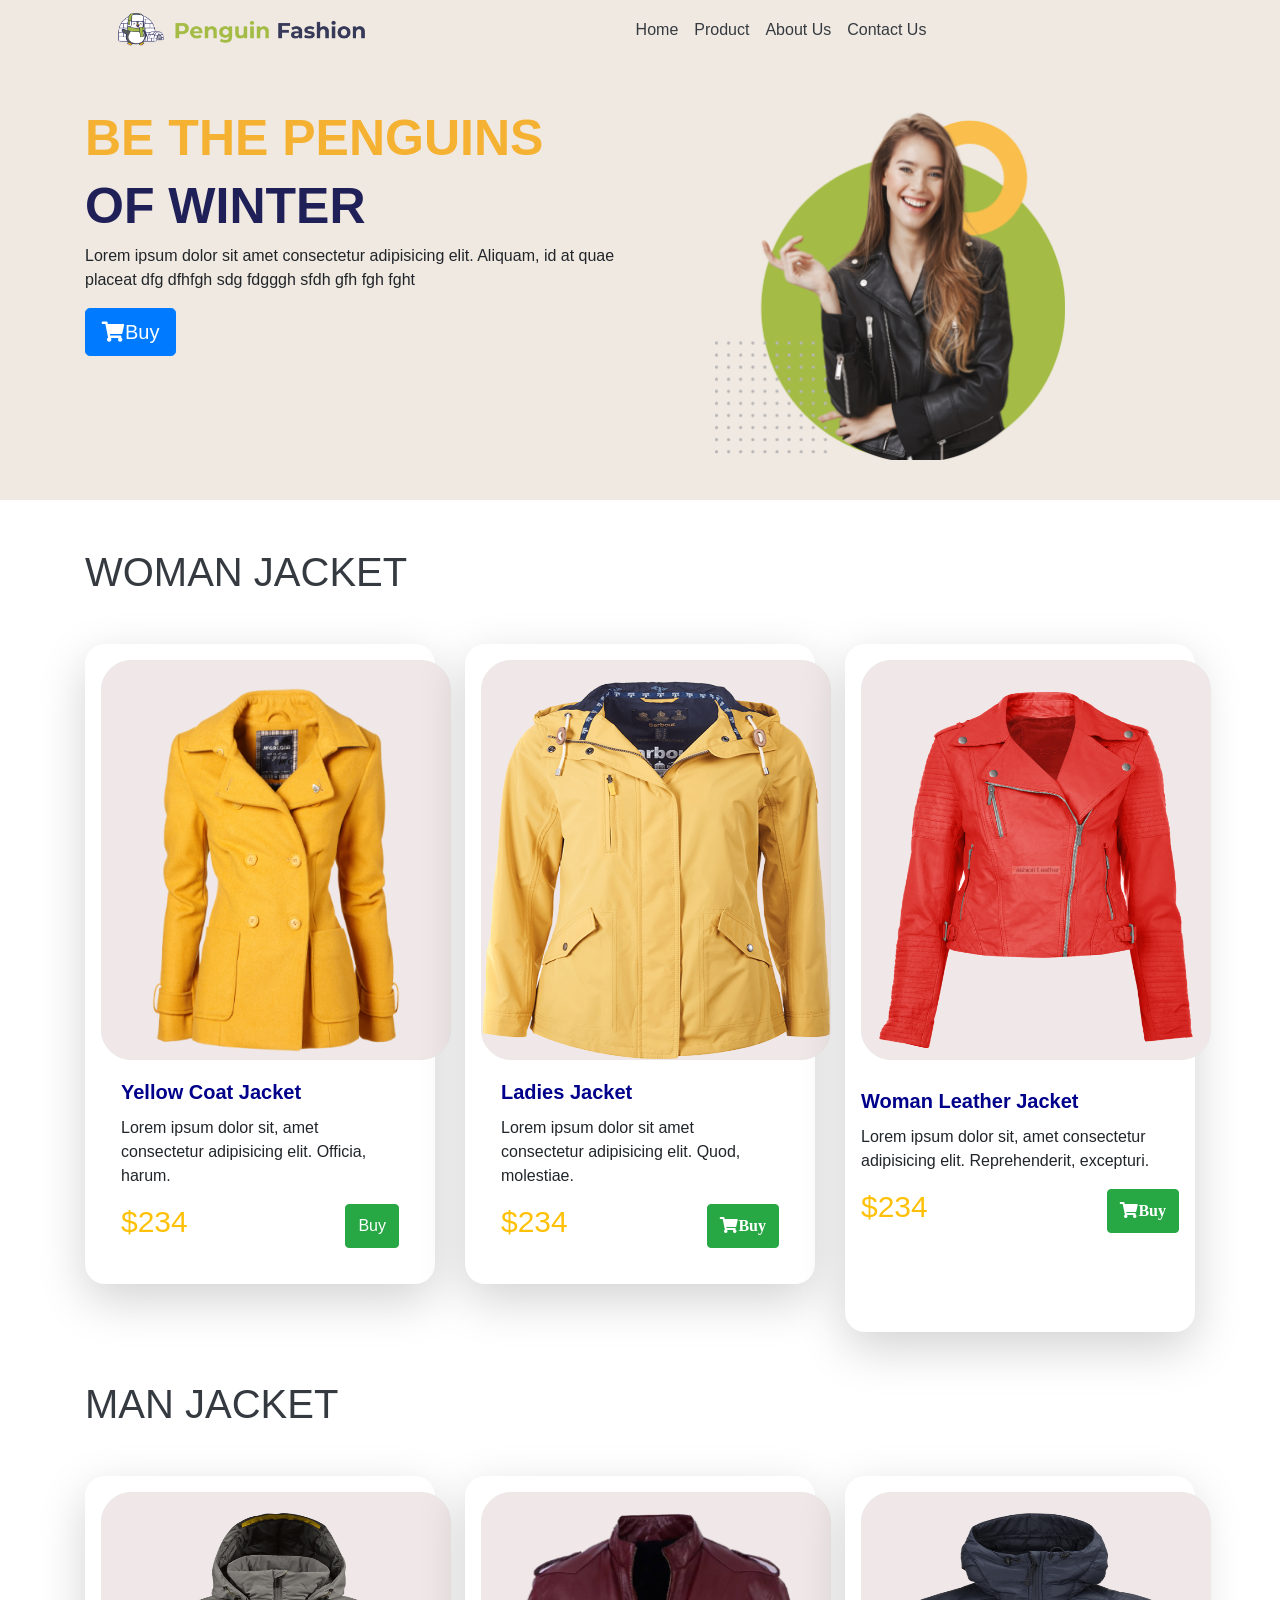
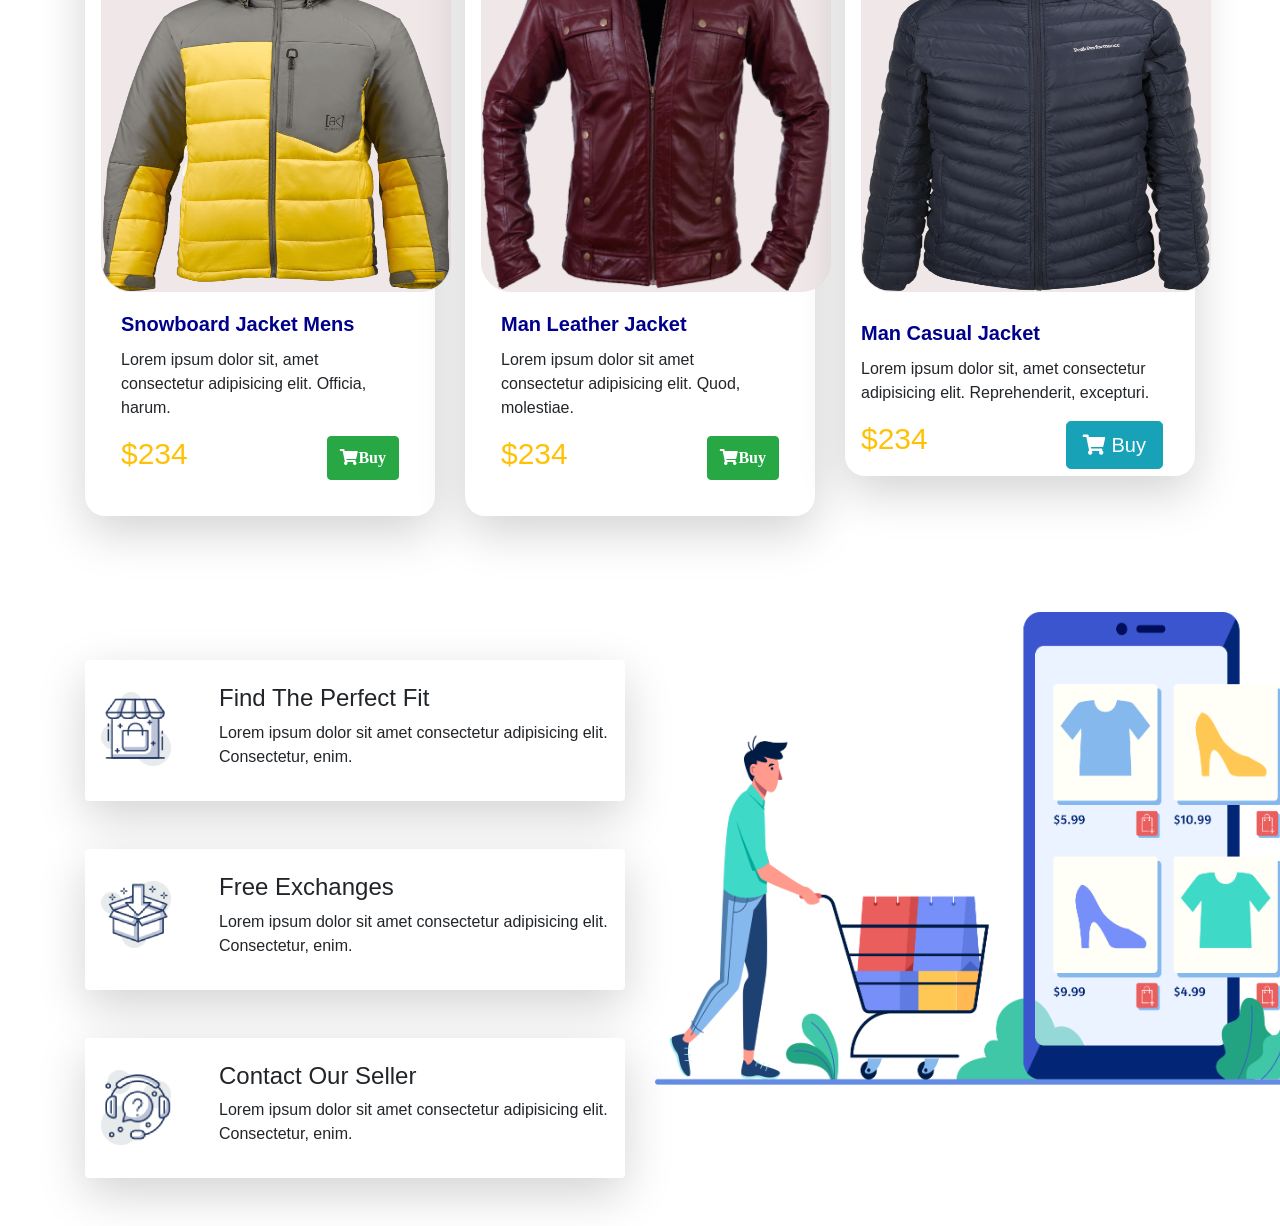
==== index.html @ abfe0957 "working" ====
<!DOCTYPE html>
<html lang="en">
<head>
    <meta charset="UTF-8">
    <meta name="viewport" content="width=device-width, initial-scale=1.0">
    <title>Punguins</title>
    <link rel="stylesheet" href="css/bootstrap.min.css">
    <link rel="preconnect" href="https://fonts.gstatic.com">
    <link rel="stylesheet" href="https://cdn.jsdelivr.net/npm/bootstrap@4.5.3/dist/css/bootstrap.min.css" integrity="sha384-TX8t27EcRE3e/ihU7zmQxVncDAy5uIKz4rEkgIXeMed4M0jlfIDPvg6uqKI2xXr2" crossorigin="anonymous">
    <link rel="stylesheet" href="https://use.fontawesome.com/releases/v5.15.1/css/all.css" integrity="sha384-vp86vTRFVJgpjF9jiIGPEEqYqlDwgyBgEF109VFjmqGmIY/Y4HV4d3Gp2irVfcrp" crossorigin="anonymous">
    <link rel="stylesheet" href="style.css">
</head>
<body>
    <header class="head-sec">
        <nav class="navbar navbar-expand-lg container ">
            <div class="container-fluid">
              <a class="navbar-brand" href="#">
                  <img class="head-img ml-3" src="images2/pg (1).png" alt="">
              </a>
              <button class="navbar-toggler" type="button" data-bs-toggle="collapse" data-bs-target="#navbarNavAltMarkup" aria-controls="navbarNavAltMarkup" aria-expanded="false" aria-label="Toggle navigation">
                <span class="navbar-toggler-icon"><i class="fas fa-align-justify"></i></span>
              </button>
              <div class="collapse navbar-collapse" id="navbarNavAltMarkup p-2">
                <div class="navbar-nav m-auto navw ">
                  <a class="nav-link text-dark " aria-current="page" href="#">Home</a>
                  <a class="nav-link text-dark" href="#">Product</a>
                  <a class="nav-link text-dark " href="#">About Us</a>
                  <a class="nav-link text-dark " href="#" >Contact Us</a>
                </div>
              </div>
            </div>
          </nav>
          <section class="container mt-5 ">
              <div class="row d-flex justify-content-center gx-3 ">
                <div class="col-lg-6 col-sm-12 ">
                  <h1 class="head-text">BE THE PENGUINS</h1>
                  <h1 class="head3">OF WINTER</h1>
                  <P>Lorem ipsum dolor sit amet consectetur adipisicing elit. Aliquam, id at quae placeat dfg dfhfgh sdg fdgggh  sfdh gfh  fgh fght </P>
                  <button class="btn btn-lg btn-primary "><i class="fas fa-shopping-cart"></i>Buy</button>
                </div>
                <div class="col-lg-6 col-sm-12">
                  <img class="head2" src="images2/bg.png" alt="">
                </div>
              </div>
          </section>
    </header>
    <main class="mt-5 section-bo">
      <h1 class="container text-dark ">WOMAN JACKET</h1>
      <section class="container mt-5 " >
        
        <div class="row row-cols-1 row-cols-md-3 g-4 ">
          <div class="col-sm-12  ">
            <div class="card h-80  card-jacket shadow-lg p-3 mb-5 bg-white ">
              <img class="card-img" src="images2/ladies.png" class="card-img-top" alt="...">
              <div class="card-body">
                <h5 class="card-title card-ti">Yellow Coat Jacket</h5>
                <p class="card-text">Lorem ipsum dolor sit, amet consectetur adipisicing elit. Officia, harum.</p>
                <div class="price d-flex justify-content-between">
                  <h3 class="text-warning text2">$234</h3>
                <button class="btn btn-success">Buy</button>
                </div>
              </div>
             
            </div>
          </div>
          <div class="col-sm-12  ">
            <div class="card h-80 card-jacket shadow-lg p-3 mb-5 bg-white ">
              <img class="card-img" src="images2/yellow.png" class="card-img-top" alt="...">
              <div class="card-body">
                <h5 class="card-title card-ti">Ladies Jacket</h5>
                <p class="card-text">Lorem ipsum dolor sit amet consectetur adipisicing elit. Quod, molestiae.</p>
                <div class="price d-flex justify-content-between">
                  <h3 class="text-warning text2">$234</h3>
                <button class="btn btn-success"><i class="fas fa-shopping-cart ">Buy</i></button>
                </div>
              </div>
              
            </div>
          </div>
          <div class="col-sm-12 ">
            <div class="card h-100 card-jacket shadow-lg p-3 mb-5 bg-white ">
              <img class="card-img"  src="images2/image 15.png" class="card-img-top" alt="...">
                <h5 class="card-title card-ti last">Woman Leather Jacket</h5>
                <p class="card-text">Lorem ipsum dolor sit, amet consectetur adipisicing elit. Reprehenderit, excepturi.</p>
                <div class="price d-flex justify-content-between">
                  <h3 class="text-warning text2">$234</h3>
                <button class="btn btn-success"><i class="fas fa-shopping-cart ">Buy</i></button>
                </div>
              </div>
             
              </div>
            </div>
          </div>
        </div>
      </section>
      <h1 class="container text-dark mt-5">MAN JACKET</h1>
      <section class="container mt-5 " >
        
        <div class="row row-cols-1 row-cols-md-3 g-4 ">
          <div class="col-sm-12  ">
            <div class="card h-80 card-jacket shadow-lg p-3 mb-5 bg-white ">
              <img class="card-img" src="images2/image 11.png" class="card-img-top" alt="...">
              <div class="card-body">
                <h5 class="card-title card-ti">Snowboard Jacket Mens</h5>
                <p class="card-text">Lorem ipsum dolor sit, amet consectetur adipisicing elit. Officia, harum.</p>
                <div class="price d-flex justify-content-between">
                  <h3 class="text-warning text2">$234</h3>
                <button class="btn btn-success "><i class="fas fa-shopping-cart ">Buy</i></button>
                </div>
              </div>
             
            </div>
          </div>
          <div class="col-sm-12  ">
            <div class="card h-80 card-jacket shadow-lg p-3 mb-5 bg-white ">
              <img class="card-img" src="images2/vippng 1.png" class="card-img-top" alt="...">
              <div class="card-body">
                <h5 class="card-title card-ti">Man Leather Jacket</h5>
                <p class="card-text">Lorem ipsum dolor sit amet consectetur adipisicing elit. Quod, molestiae.</p>
                <div class="price d-flex justify-content-between">
                  <h3 class="text-warning text2">$234</h3>
                <button class="btn btn-success"><i class="fas fa-shopping-cart ">Buy</i></button>
                </div>
              </div>
              
            </div>
          </div>
          <div class="col-sm-12 ">
            <div  class="card   card-jacket shadow-lg p-3 mb-5 bg-white card-work ">
              <img class="card-img"  src="images2/toppng 1.png" class="card-img-top" alt="...">
                <h5  class="card-title card-ti last">Man Casual Jacket</h5>
                <p class="card-text">Lorem ipsum dolor sit, amet consectetur adipisicing elit. Reprehenderit, excepturi.</p>
                <div class="price d-flex justify-content-between">
                  <h3 class="text-warning text2">$234</h3>
                  <button class="btn btn-lg btn-info mr-3 text-white"> <i class="fas fa-shopping-cart  "></i> Buy </button>
                </div>
              </div>
             
              </div>
            </div>
          </div>
        </div>
      </section>
      <section class="mt-5 container">
        <div class="row">
          <div class="col-6 ">
           <div class="media  p-2 mt-5 shadow-lg p-3 mb-5 bg-white rounded ">
               <img style="width: 70px;" class="mr-5 mt-3" src="images2/pg (4).png" alt="">
               <div class="media-body">
                   <h4 class="mt-2">Find The Perfect Fit</h4>
                   <p>Lorem ipsum dolor sit amet consectetur adipisicing elit. Consectetur, enim.</p>
               </div>
           </div>
           <div class="media  p-2 mt-5 shadow-lg p-3 mb-5 bg-white rounded ">
               <img style="width: 70px;" class="mr-5 mt-3" src="images2/pg (5).png" alt="">
               <div class="media-body">
                   <h4 class="mt-2">Free Exchanges</h4>
                   <p>Lorem ipsum dolor sit amet consectetur adipisicing elit. Consectetur, enim.</p>
               </div>
           </div>
           <div class="media  p-2 mt-5 shadow-lg p-3 mb-5 bg-white rounded">
               <img style="width: 70px;" class="mr-5 mt-3" src="images2/pg (6).png" alt="">
               <div class="media-body">
                   <h4 class="mt-2">Contact Our Seller</h4>
                   <p>Lorem ipsum dolor sit amet consectetur adipisicing elit. Consectetur, enim.</p>
               </div>
           </div>
          </div>
          <div class="col-6 ">
           <img style="width: 800px;" src="images2/pg (8).png" alt="">
          </div>
      </div>
      </section>
    </main>


    





    <script src="css/bootstrap.bundle.min.js"></script>
</body>
</html>
---- style.css ----
body{
    font-family: 'Roboto', sans-serif;
}
.head-img{
    width: 250px;
    
}
.head2{
    width: 350px;
    margin-left: 60px;
}
.head-sec{
    background-color: rgb(240, 233, 225);
    height: 500px;
}
.card-img{
   padding-top: 20px;
    width: 350px;
    height: 400px;
    margin: 0 auto;
    border: 1px solid rgb(238, 231, 231);
    background-color: rgb(240, 232, 232);
    border-radius: 30px;
}
.text2{
    font-size: 30px;
}
.section-bo{
    border: none;
}
.card-jacket{
    border: 0;
    border-radius: 20px;
}
.head-text{
    color: rgba(245, 174, 41, 0.952);
    font-weight: bolder;
    font-size: 50px;
   
}
.head3{
    color: rgba(16, 16, 77, 0.931);
    font-weight: bold;
    font-size: 50px;
    
}
.card-ti{
    color: darkblue;
    font-weight: bold;
}
.last{
   margin-top: 29px;
}
.button{
    padding:10px 40px;
}
.selling{
    border-radius: 20px;
}
.card-work{
    height: 600px;
}
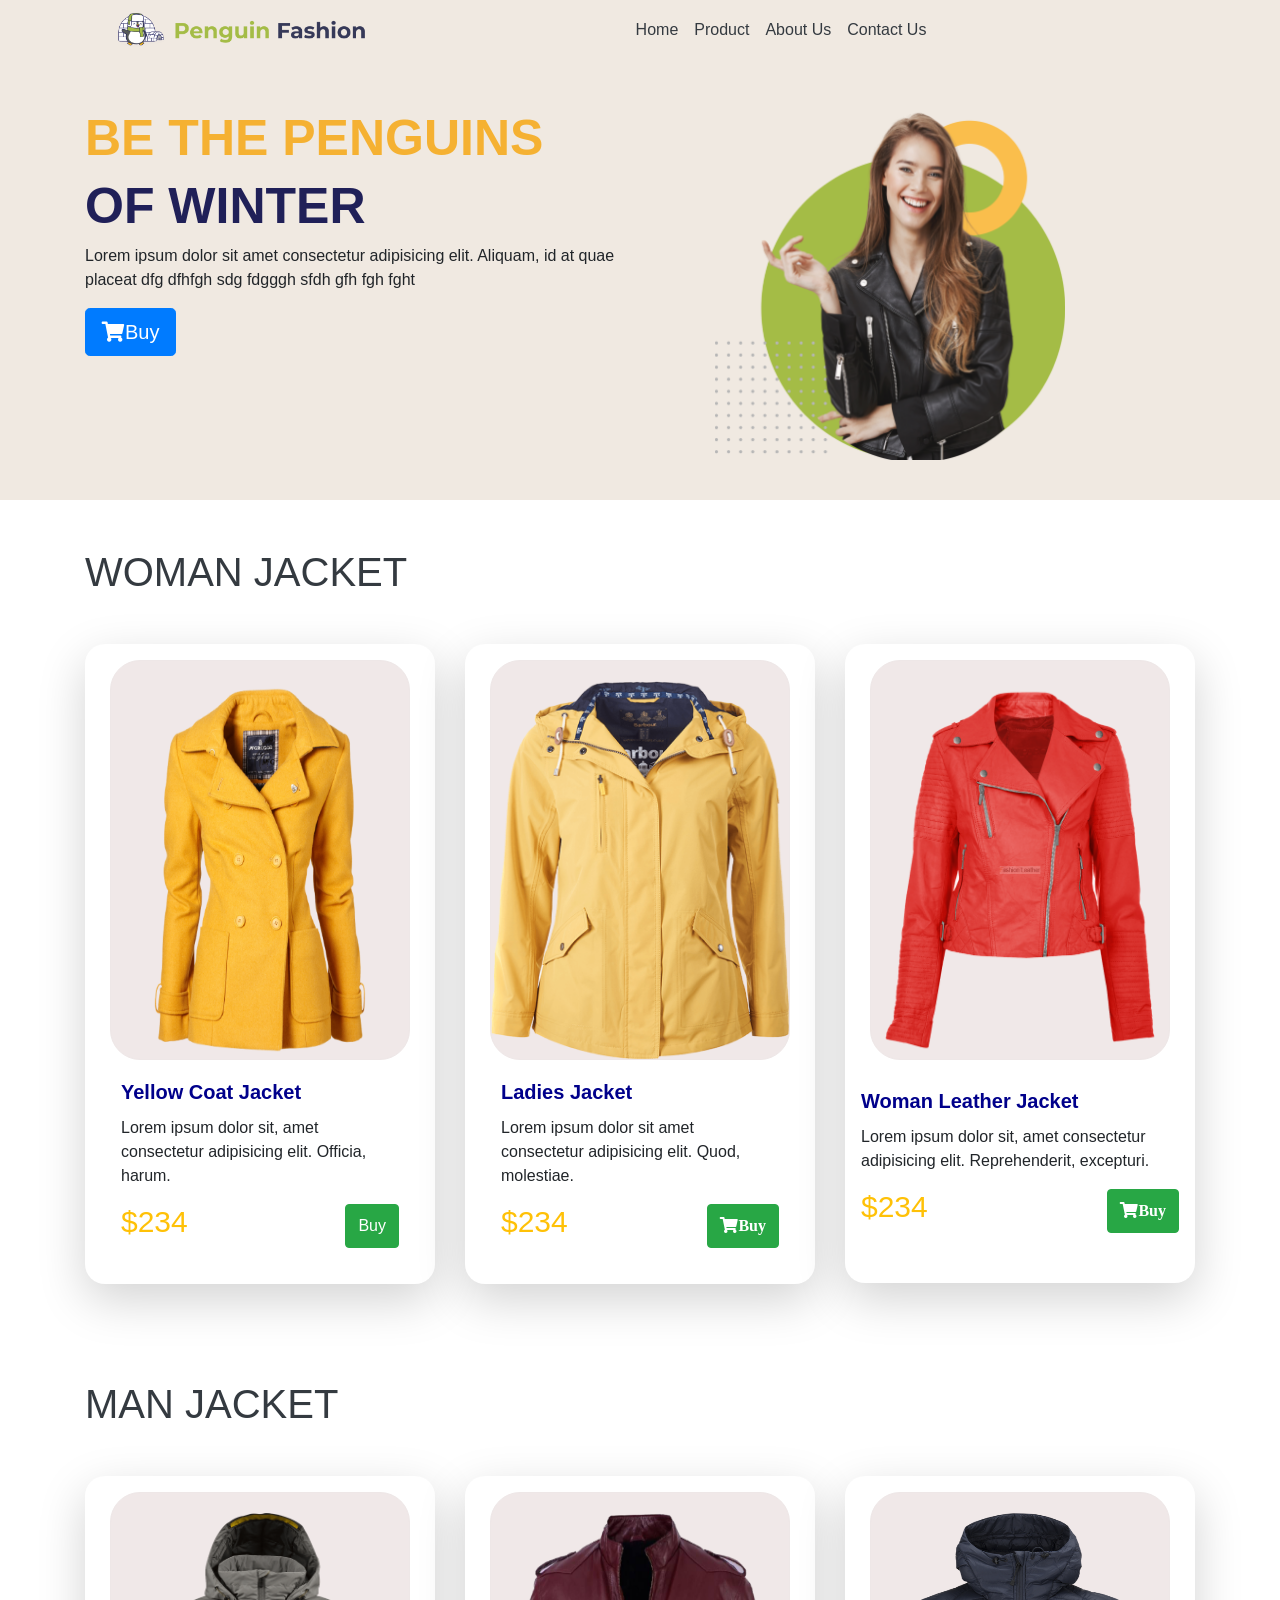
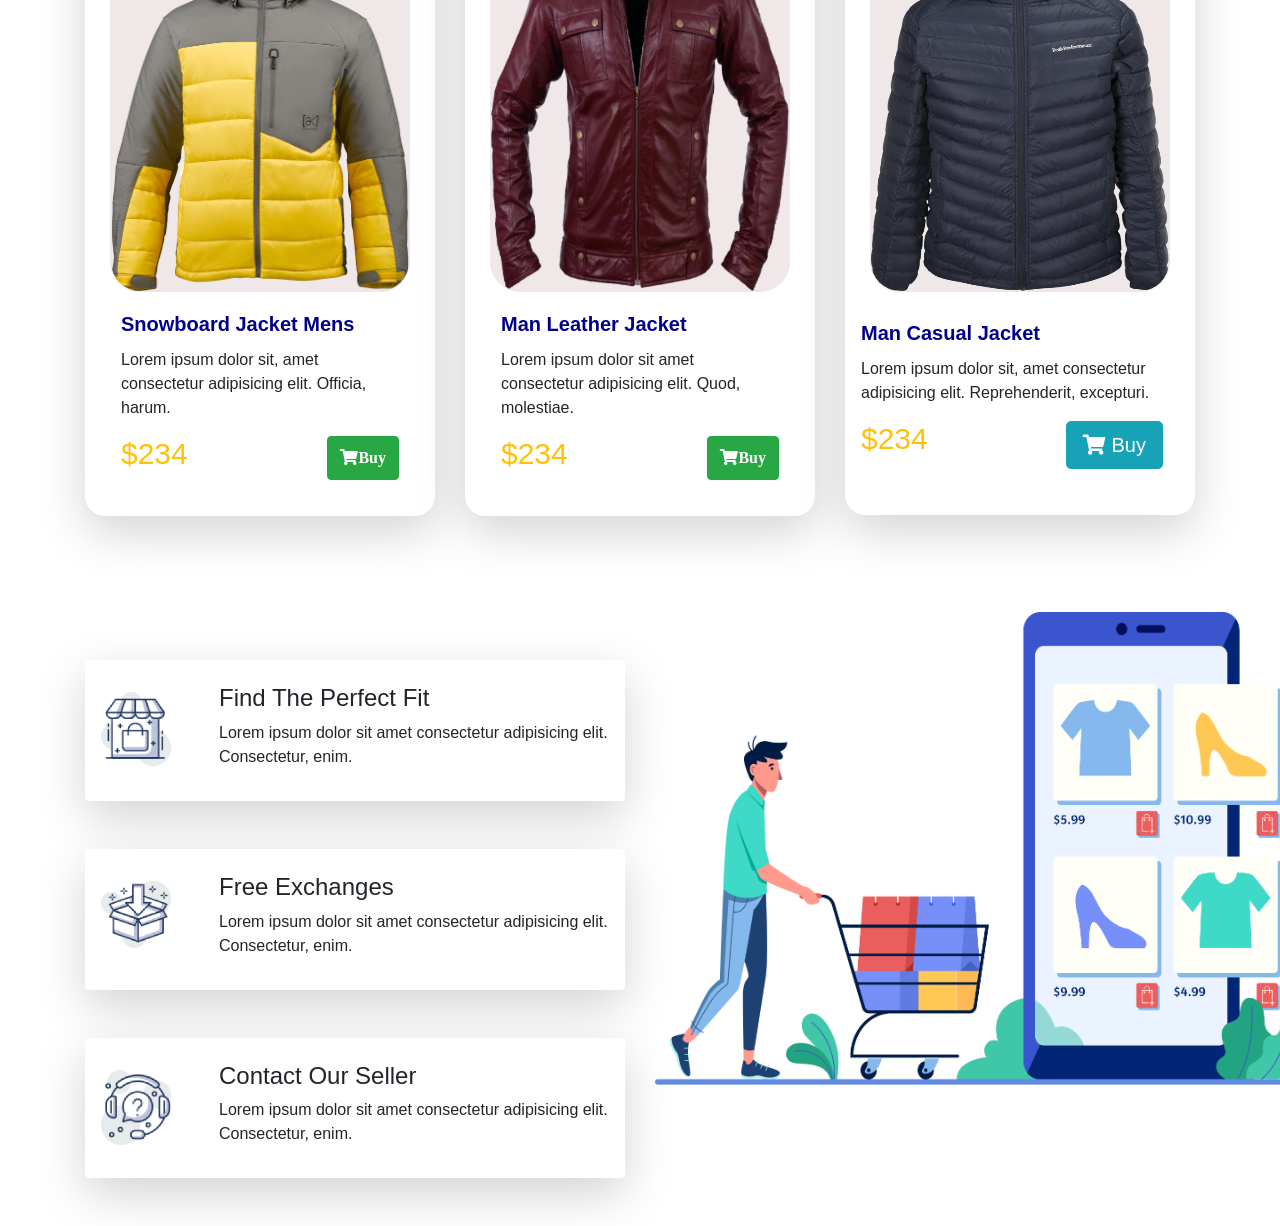
==== commit 786f5cd9: "done" ====
--- a/index.html
+++ b/index.html
@@ -78,7 +78,7 @@
             </div>
           </div>
           <div class="col-sm-12 ">
-            <div class="card h-100 card-jacket shadow-lg p-3 mb-5 bg-white ">
+            <div class="card  card-jacket shadow-lg p-3 mb-5 bg-white height ">
               <img class="card-img"  src="images2/image 15.png" class="card-img-top" alt="...">
                 <h5 class="card-title card-ti last">Woman Leather Jacket</h5>
                 <p class="card-text">Lorem ipsum dolor sit, amet consectetur adipisicing elit. Reprehenderit, excepturi.</p>
@@ -126,7 +126,7 @@
             </div>
           </div>
           <div class="col-sm-12 ">
-            <div  class="card   card-jacket shadow-lg p-3 mb-5 bg-white card-work ">
+            <div  class="card   card-jacket shadow-lg p-3 mb-5 bg-white card-work height ">
               <img class="card-img"  src="images2/toppng 1.png" class="card-img-top" alt="...">
                 <h5  class="card-title card-ti last">Man Casual Jacket</h5>
                 <p class="card-text">Lorem ipsum dolor sit, amet consectetur adipisicing elit. Reprehenderit, excepturi.</p>
--- a/style.css
+++ b/style.css
@@ -15,7 +15,7 @@
 }
 .card-img{
    padding-top: 20px;
-    width: 350px;
+    width: 300px;
     height: 400px;
     margin: 0 auto;
     border: 1px solid rgb(238, 231, 231);
@@ -59,4 +59,7 @@
 }
 .card-work{
     height: 600px;
+}
+.height{
+    height: 639px;
 }
